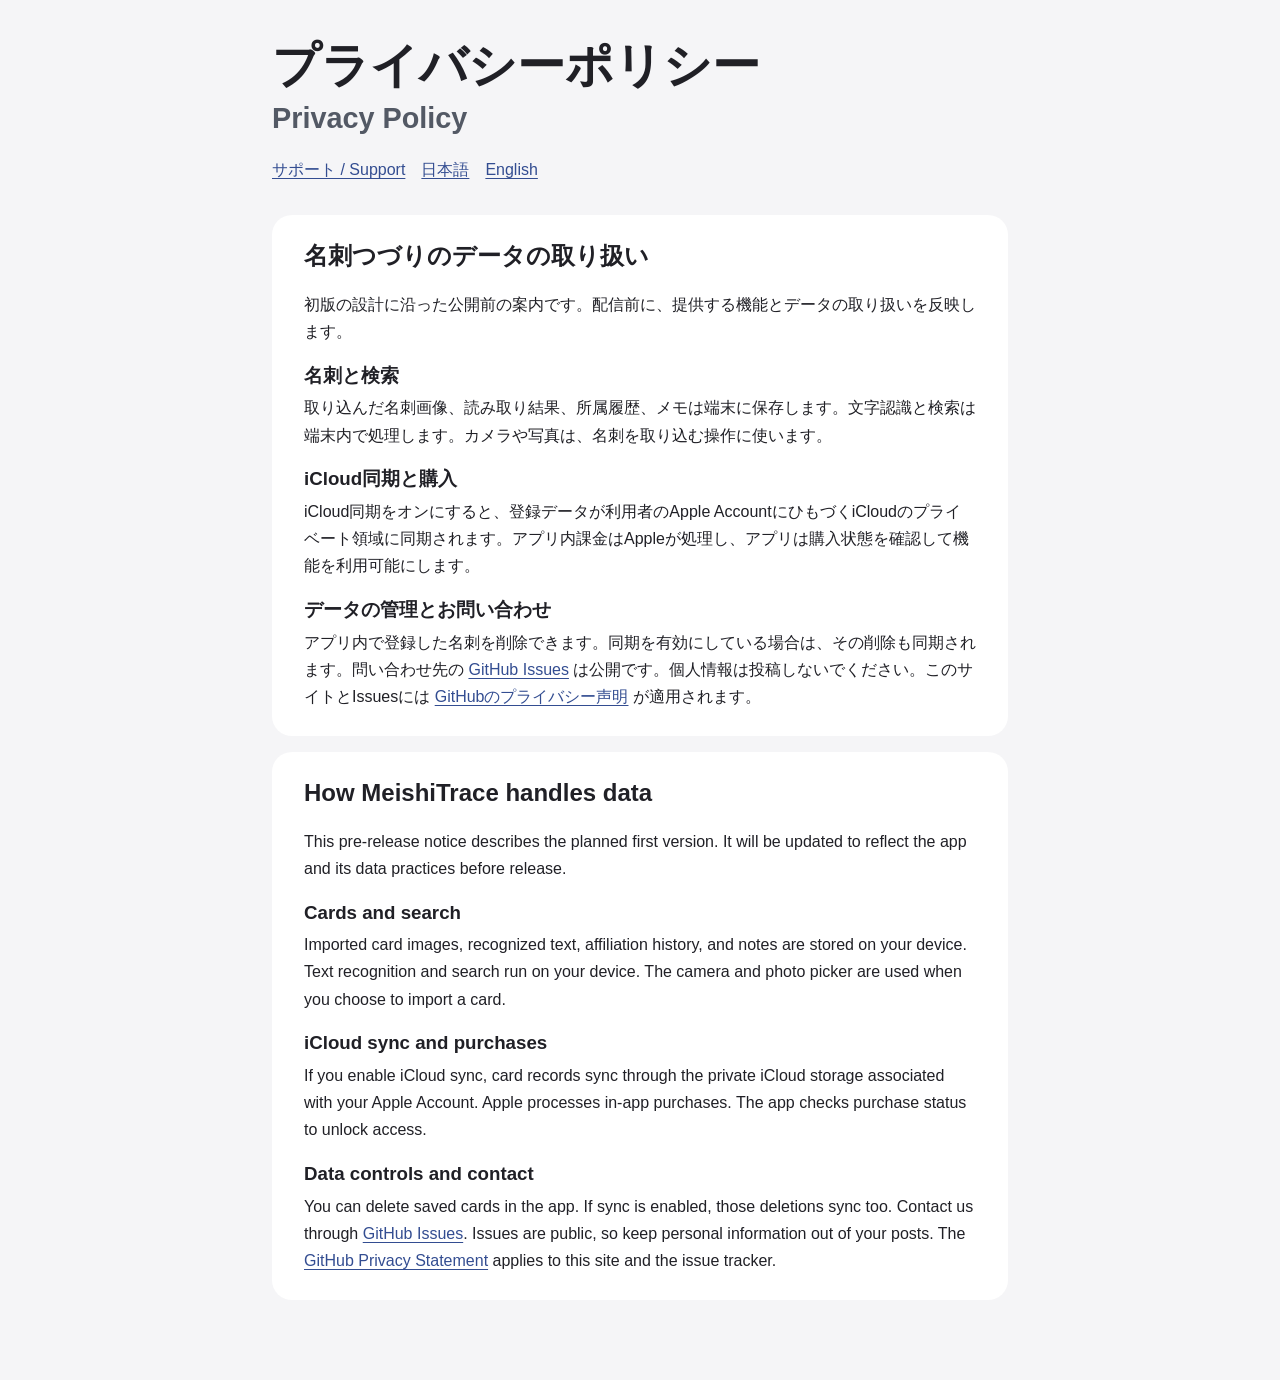
==== docs/privacy.html @ f522c01e "Publish MeishiTrace support and privacy pages" ====
<!doctype html>
<html lang="ja">
<head>
<meta charset="utf-8">
<meta name="viewport" content="width=device-width, initial-scale=1">
<title>名刺つづり / MeishiTrace プライバシーポリシー</title>
<link rel="stylesheet" href="style.css">
</head>
<body>
<main>
<header>
<h1>プライバシーポリシー <span lang="en">Privacy Policy</span></h1>
<nav aria-label="ページ内リンク"><a href="index.html">サポート / Support</a><a href="#ja">日本語</a><a href="#en" lang="en">English</a></nav>
</header>
<section id="ja" lang="ja">
<h2>名刺つづりのデータの取り扱い</h2>
<p>初版の設計に沿った公開前の案内です。配信前に、提供する機能とデータの取り扱いを反映します。</p>
<h3>名刺と検索</h3>
<p>取り込んだ名刺画像、読み取り結果、所属履歴、メモは端末に保存します。文字認識と検索は端末内で処理します。カメラや写真は、名刺を取り込む操作に使います。</p>
<h3>iCloud同期と購入</h3>
<p>iCloud同期をオンにすると、登録データが利用者のApple AccountにひもづくiCloudのプライベート領域に同期されます。アプリ内課金はAppleが処理し、アプリは購入状態を確認して機能を利用可能にします。</p>
<h3>データの管理とお問い合わせ</h3>
<p>アプリ内で登録した名刺を削除できます。同期を有効にしている場合は、その削除も同期されます。問い合わせ先の <a href="https://github.com/oud0n/meishitrace/issues">GitHub Issues</a> は公開です。個人情報は投稿しないでください。このサイトとIssuesには <a href="https://docs.github.com/ja/site-policy/privacy-policies/github-general-privacy-statement">GitHubのプライバシー声明</a> が適用されます。</p>
</section>
<section id="en" lang="en">
<h2>How MeishiTrace handles data</h2>
<p>This pre-release notice describes the planned first version. It will be updated to reflect the app and its data practices before release.</p>
<h3>Cards and search</h3>
<p>Imported card images, recognized text, affiliation history, and notes are stored on your device. Text recognition and search run on your device. The camera and photo picker are used when you choose to import a card.</p>
<h3>iCloud sync and purchases</h3>
<p>If you enable iCloud sync, card records sync through the private iCloud storage associated with your Apple Account. Apple processes in-app purchases. The app checks purchase status to unlock access.</p>
<h3>Data controls and contact</h3>
<p>You can delete saved cards in the app. If sync is enabled, those deletions sync too. Contact us through <a href="https://github.com/oud0n/meishitrace/issues">GitHub Issues</a>. Issues are public, so keep personal information out of your posts. The <a href="https://docs.github.com/en/site-policy/privacy-policies/github-general-privacy-statement">GitHub Privacy Statement</a> applies to this site and the issue tracker.</p>
</section>
</main>
</body>
</html>
---- docs/style.css ----
:root {
  color-scheme: light dark;
  font-family: -apple-system, BlinkMacSystemFont, "Hiragino Sans", "Segoe UI", sans-serif;
  line-height: 1.7;
  background: #f5f5f7;
  color: #202026;
  --card: #fff;
  --accent: #334d91;
  --muted: #535965;
}
body { margin: 0; }
main { max-width: 46rem; margin: auto; padding: 2.25rem 1.25rem 4rem; }
header { margin-bottom: 2rem; }
h1, h2, h3 { line-height: 1.25; }
h1 { font-size: clamp(1.8rem, 5vw, 3rem); margin: 0 0 1.2rem; }
h1 span { display: block; margin-top: .3rem; font-size: .6em; color: var(--muted); }
nav { display: flex; flex-wrap: wrap; gap: 1rem; }
section { background: var(--card); padding: 1.6rem clamp(1.15rem, 4vw, 2rem); border-radius: 1.25rem; margin: 1rem 0; }
h2 { margin-top: 0; }
h3 { margin-bottom: .45rem; }
p { margin: .45rem 0 1.15rem; }
section p:last-child { margin-bottom: 0; }
a { color: var(--accent); text-underline-offset: .19em; }
a:focus-visible { outline: 2px solid var(--accent); outline-offset: 4px; }
@media (prefers-color-scheme: dark) {
  :root { background: #18191d; color: #f1f1f5; --card: #23252b; --accent: #b5c7ff; --muted: #b4b6bf; }
}
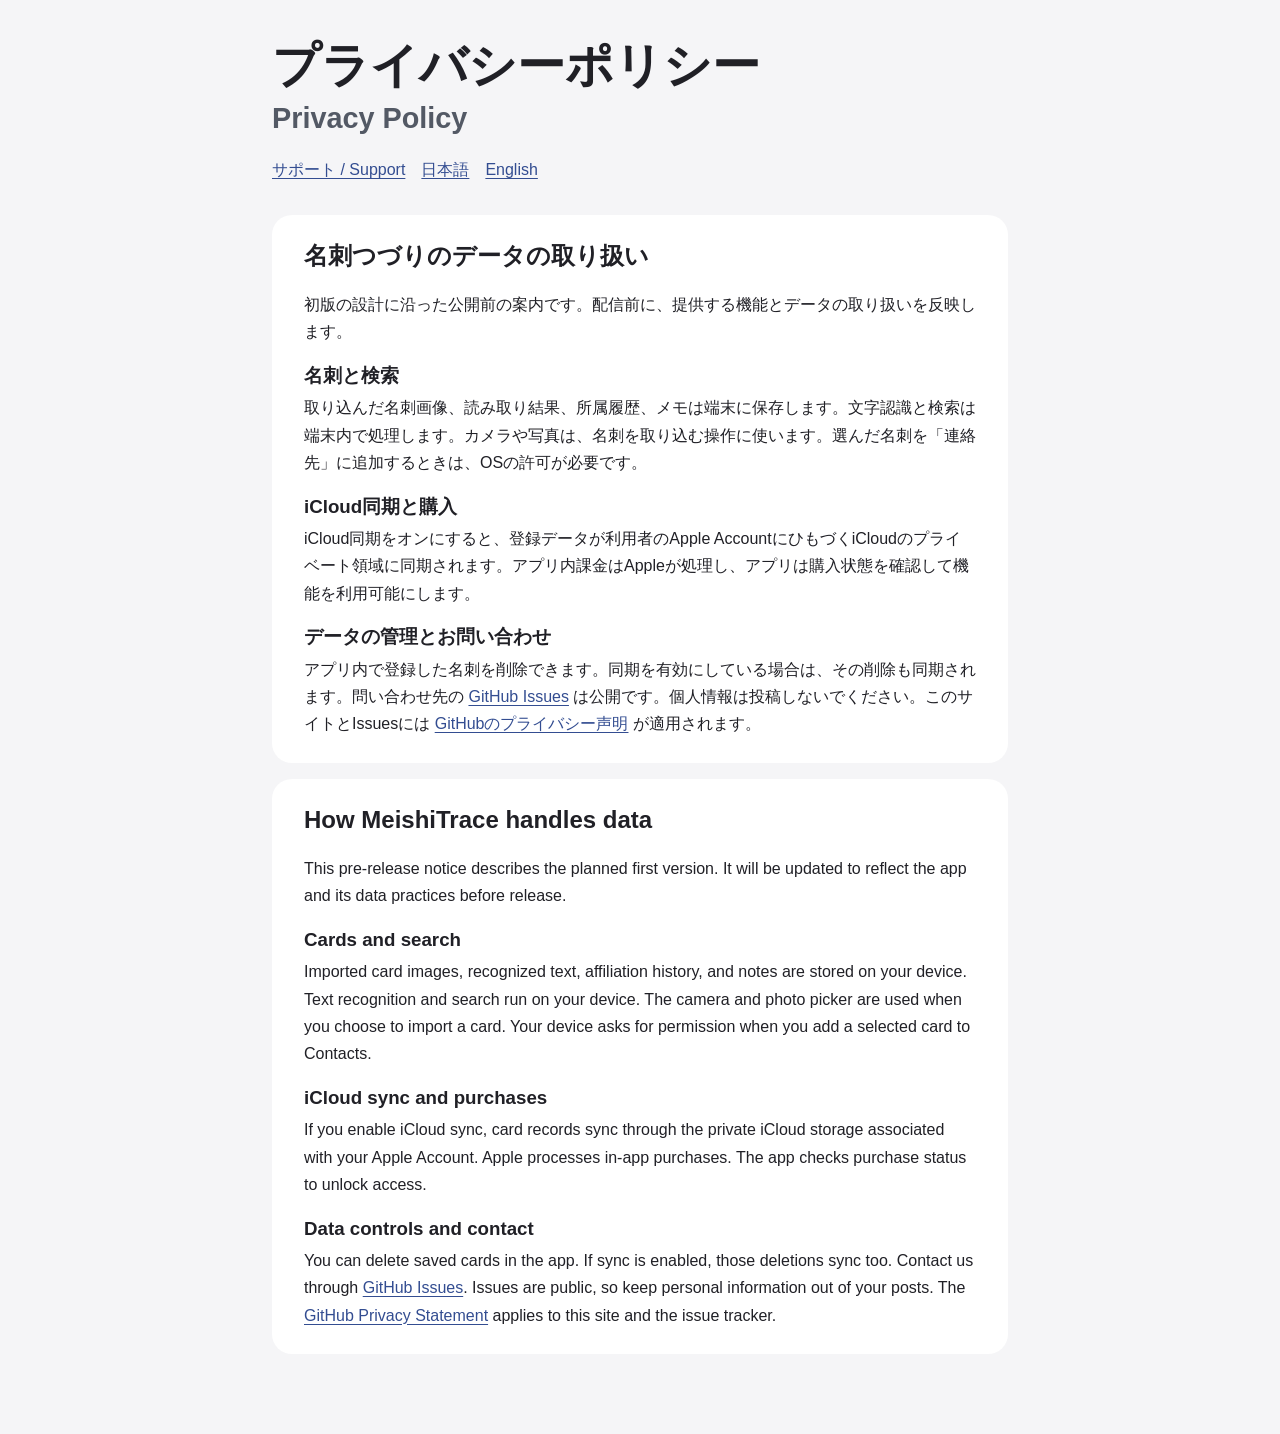
==== commit 472cb0eb: "Document the free limit and contact export" ====
--- a/docs/privacy.html
+++ b/docs/privacy.html
@@ -16,7 +16,7 @@
 <h2>名刺つづりのデータの取り扱い</h2>
 <p>初版の設計に沿った公開前の案内です。配信前に、提供する機能とデータの取り扱いを反映します。</p>
 <h3>名刺と検索</h3>
-<p>取り込んだ名刺画像、読み取り結果、所属履歴、メモは端末に保存します。文字認識と検索は端末内で処理します。カメラや写真は、名刺を取り込む操作に使います。</p>
+<p>取り込んだ名刺画像、読み取り結果、所属履歴、メモは端末に保存します。文字認識と検索は端末内で処理します。カメラや写真は、名刺を取り込む操作に使います。選んだ名刺を「連絡先」に追加するときは、OSの許可が必要です。</p>
 <h3>iCloud同期と購入</h3>
 <p>iCloud同期をオンにすると、登録データが利用者のApple AccountにひもづくiCloudのプライベート領域に同期されます。アプリ内課金はAppleが処理し、アプリは購入状態を確認して機能を利用可能にします。</p>
 <h3>データの管理とお問い合わせ</h3>
@@ -26,7 +26,7 @@
 <h2>How MeishiTrace handles data</h2>
 <p>This pre-release notice describes the planned first version. It will be updated to reflect the app and its data practices before release.</p>
 <h3>Cards and search</h3>
-<p>Imported card images, recognized text, affiliation history, and notes are stored on your device. Text recognition and search run on your device. The camera and photo picker are used when you choose to import a card.</p>
+<p>Imported card images, recognized text, affiliation history, and notes are stored on your device. Text recognition and search run on your device. The camera and photo picker are used when you choose to import a card. Your device asks for permission when you add a selected card to Contacts.</p>
 <h3>iCloud sync and purchases</h3>
 <p>If you enable iCloud sync, card records sync through the private iCloud storage associated with your Apple Account. Apple processes in-app purchases. The app checks purchase status to unlock access.</p>
 <h3>Data controls and contact</h3>
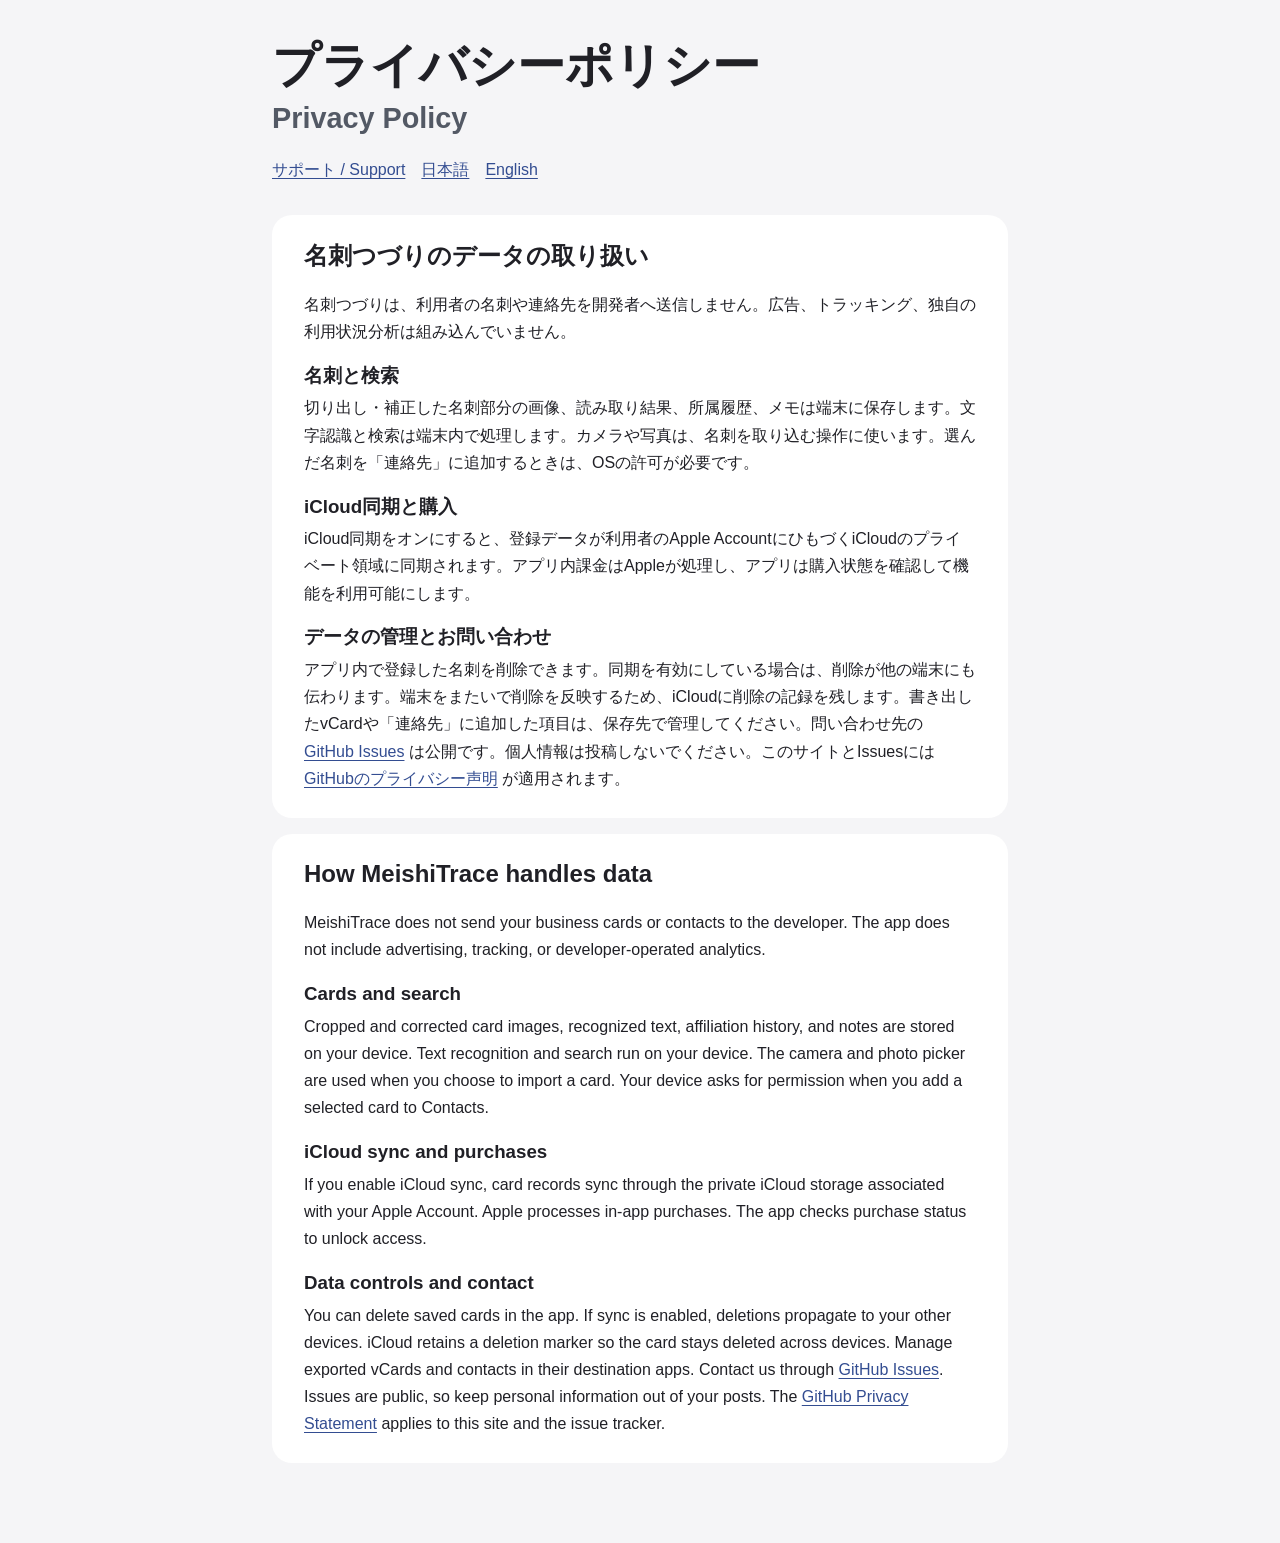
==== commit 69ee46a8: "Align MeishiTrace support and privacy with version 1.0" ====
--- a/docs/privacy.html
+++ b/docs/privacy.html
@@ -14,23 +14,23 @@
 </header>
 <section id="ja" lang="ja">
 <h2>名刺つづりのデータの取り扱い</h2>
-<p>初版の設計に沿った公開前の案内です。配信前に、提供する機能とデータの取り扱いを反映します。</p>
+<p>名刺つづりは、利用者の名刺や連絡先を開発者へ送信しません。広告、トラッキング、独自の利用状況分析は組み込んでいません。</p>
 <h3>名刺と検索</h3>
-<p>取り込んだ名刺画像、読み取り結果、所属履歴、メモは端末に保存します。文字認識と検索は端末内で処理します。カメラや写真は、名刺を取り込む操作に使います。選んだ名刺を「連絡先」に追加するときは、OSの許可が必要です。</p>
+<p>切り出し・補正した名刺部分の画像、読み取り結果、所属履歴、メモは端末に保存します。文字認識と検索は端末内で処理します。カメラや写真は、名刺を取り込む操作に使います。選んだ名刺を「連絡先」に追加するときは、OSの許可が必要です。</p>
 <h3>iCloud同期と購入</h3>
 <p>iCloud同期をオンにすると、登録データが利用者のApple AccountにひもづくiCloudのプライベート領域に同期されます。アプリ内課金はAppleが処理し、アプリは購入状態を確認して機能を利用可能にします。</p>
 <h3>データの管理とお問い合わせ</h3>
-<p>アプリ内で登録した名刺を削除できます。同期を有効にしている場合は、その削除も同期されます。問い合わせ先の <a href="https://github.com/oud0n/meishitrace/issues">GitHub Issues</a> は公開です。個人情報は投稿しないでください。このサイトとIssuesには <a href="https://docs.github.com/ja/site-policy/privacy-policies/github-general-privacy-statement">GitHubのプライバシー声明</a> が適用されます。</p>
+<p>アプリ内で登録した名刺を削除できます。同期を有効にしている場合は、削除が他の端末にも伝わります。端末をまたいで削除を反映するため、iCloudに削除の記録を残します。書き出したvCardや「連絡先」に追加した項目は、保存先で管理してください。問い合わせ先の <a href="https://github.com/oud0n/meishitrace/issues">GitHub Issues</a> は公開です。個人情報は投稿しないでください。このサイトとIssuesには <a href="https://docs.github.com/ja/site-policy/privacy-policies/github-general-privacy-statement">GitHubのプライバシー声明</a> が適用されます。</p>
 </section>
 <section id="en" lang="en">
 <h2>How MeishiTrace handles data</h2>
-<p>This pre-release notice describes the planned first version. It will be updated to reflect the app and its data practices before release.</p>
+<p>MeishiTrace does not send your business cards or contacts to the developer. The app does not include advertising, tracking, or developer-operated analytics.</p>
 <h3>Cards and search</h3>
-<p>Imported card images, recognized text, affiliation history, and notes are stored on your device. Text recognition and search run on your device. The camera and photo picker are used when you choose to import a card. Your device asks for permission when you add a selected card to Contacts.</p>
+<p>Cropped and corrected card images, recognized text, affiliation history, and notes are stored on your device. Text recognition and search run on your device. The camera and photo picker are used when you choose to import a card. Your device asks for permission when you add a selected card to Contacts.</p>
 <h3>iCloud sync and purchases</h3>
 <p>If you enable iCloud sync, card records sync through the private iCloud storage associated with your Apple Account. Apple processes in-app purchases. The app checks purchase status to unlock access.</p>
 <h3>Data controls and contact</h3>
-<p>You can delete saved cards in the app. If sync is enabled, those deletions sync too. Contact us through <a href="https://github.com/oud0n/meishitrace/issues">GitHub Issues</a>. Issues are public, so keep personal information out of your posts. The <a href="https://docs.github.com/en/site-policy/privacy-policies/github-general-privacy-statement">GitHub Privacy Statement</a> applies to this site and the issue tracker.</p>
+<p>You can delete saved cards in the app. If sync is enabled, deletions propagate to your other devices. iCloud retains a deletion marker so the card stays deleted across devices. Manage exported vCards and contacts in their destination apps. Contact us through <a href="https://github.com/oud0n/meishitrace/issues">GitHub Issues</a>. Issues are public, so keep personal information out of your posts. The <a href="https://docs.github.com/en/site-policy/privacy-policies/github-general-privacy-statement">GitHub Privacy Statement</a> applies to this site and the issue tracker.</p>
 </section>
 </main>
 </body>
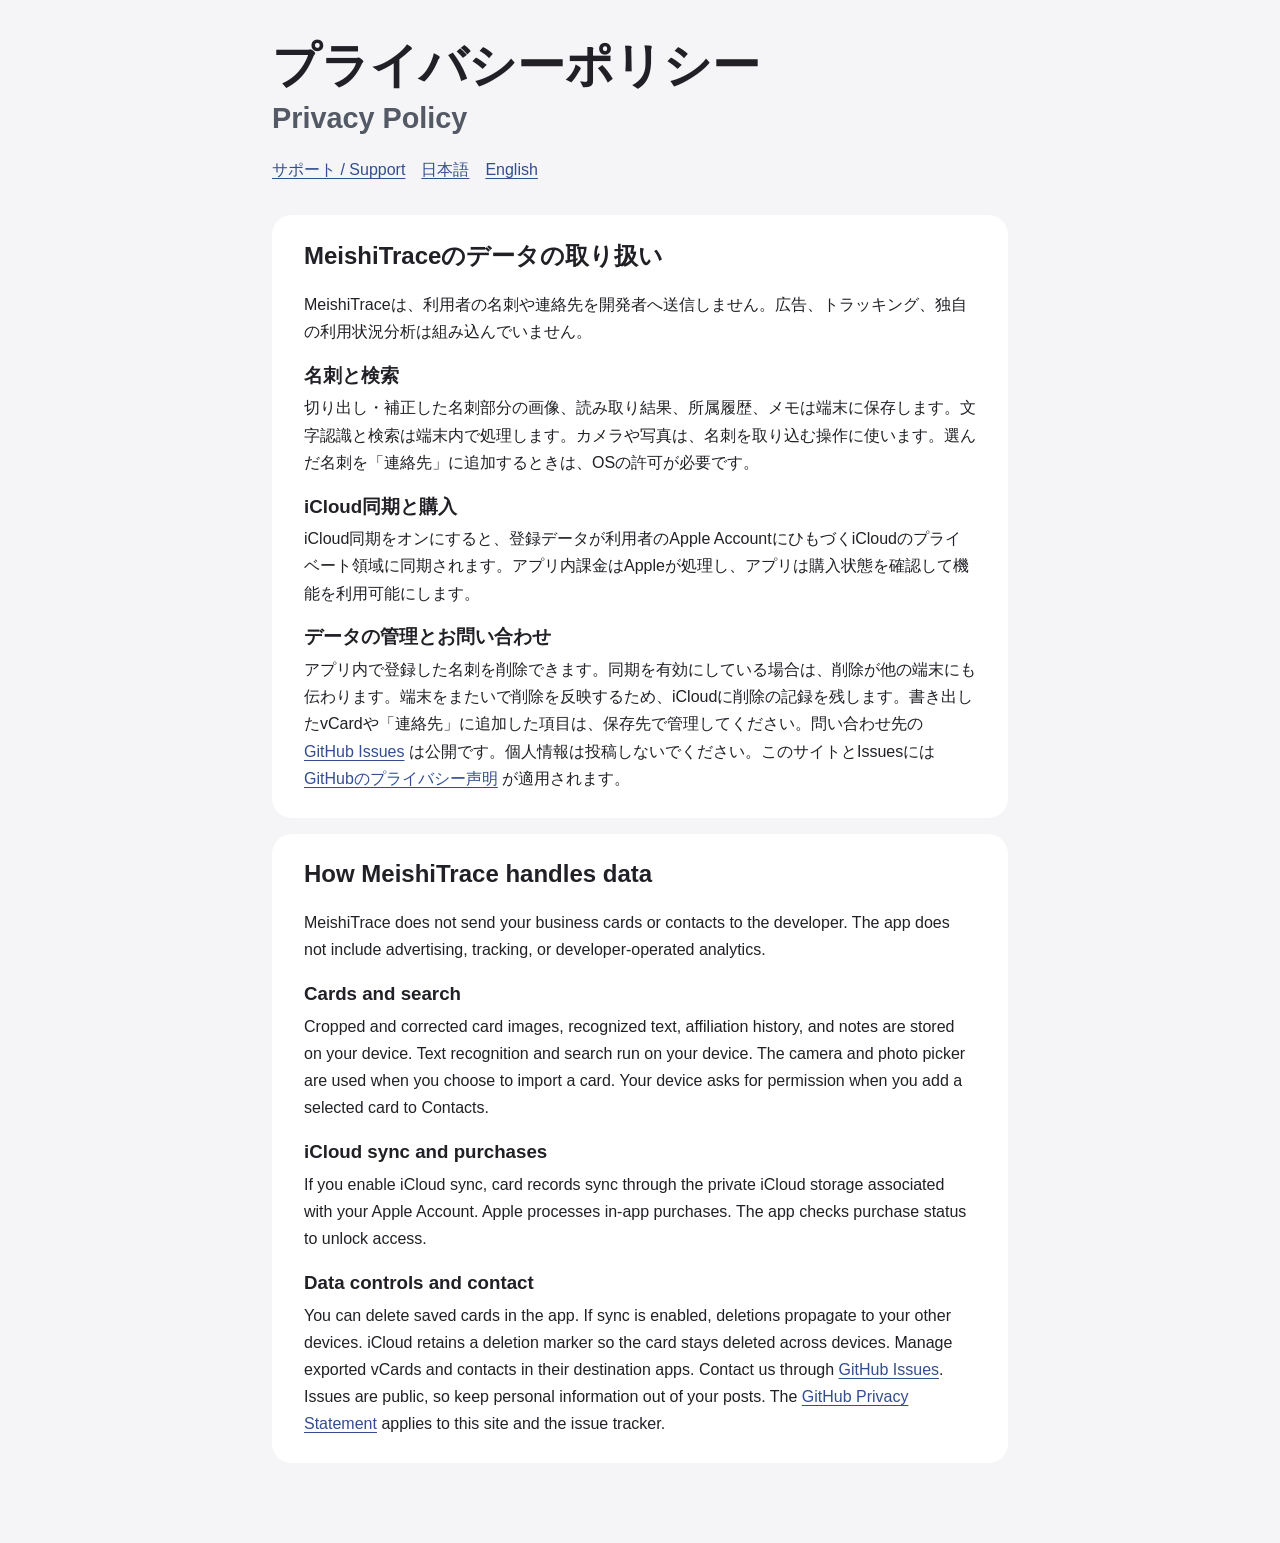
==== commit 8454d0de: "Rename the app to MeishiTrace in Japanese too Co-Authored-By: Claude Opus 5.5 <noreply@anthropic.com" ====
--- a/docs/privacy.html
+++ b/docs/privacy.html
@@ -3,7 +3,7 @@
 <head>
 <meta charset="utf-8">
 <meta name="viewport" content="width=device-width, initial-scale=1">
-<title>名刺つづり / MeishiTrace プライバシーポリシー</title>
+<title>MeishiTrace プライバシーポリシー</title>
 <link rel="stylesheet" href="style.css">
 </head>
 <body>
@@ -13,8 +13,8 @@
 <nav aria-label="ページ内リンク"><a href="index.html">サポート / Support</a><a href="#ja">日本語</a><a href="#en" lang="en">English</a></nav>
 </header>
 <section id="ja" lang="ja">
-<h2>名刺つづりのデータの取り扱い</h2>
-<p>名刺つづりは、利用者の名刺や連絡先を開発者へ送信しません。広告、トラッキング、独自の利用状況分析は組み込んでいません。</p>
+<h2>MeishiTraceのデータの取り扱い</h2>
+<p>MeishiTraceは、利用者の名刺や連絡先を開発者へ送信しません。広告、トラッキング、独自の利用状況分析は組み込んでいません。</p>
 <h3>名刺と検索</h3>
 <p>切り出し・補正した名刺部分の画像、読み取り結果、所属履歴、メモは端末に保存します。文字認識と検索は端末内で処理します。カメラや写真は、名刺を取り込む操作に使います。選んだ名刺を「連絡先」に追加するときは、OSの許可が必要です。</p>
 <h3>iCloud同期と購入</h3>
